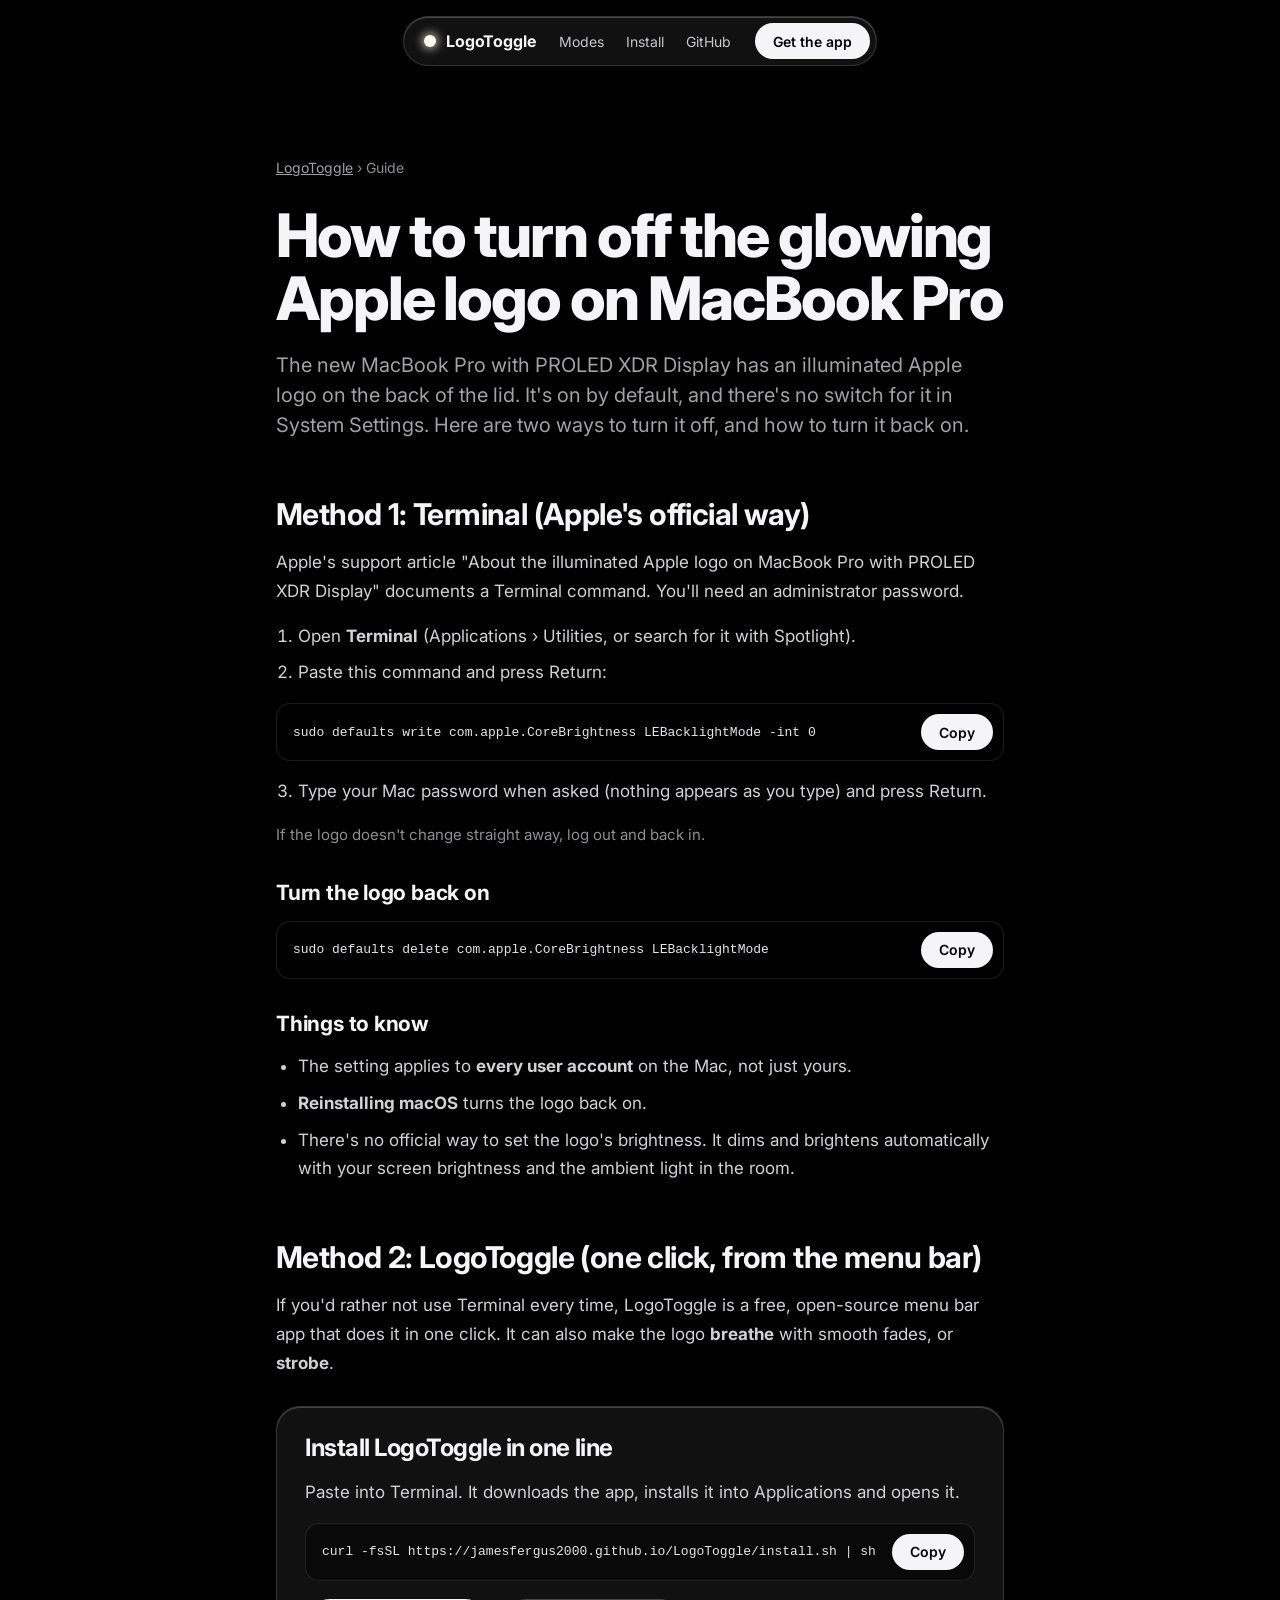
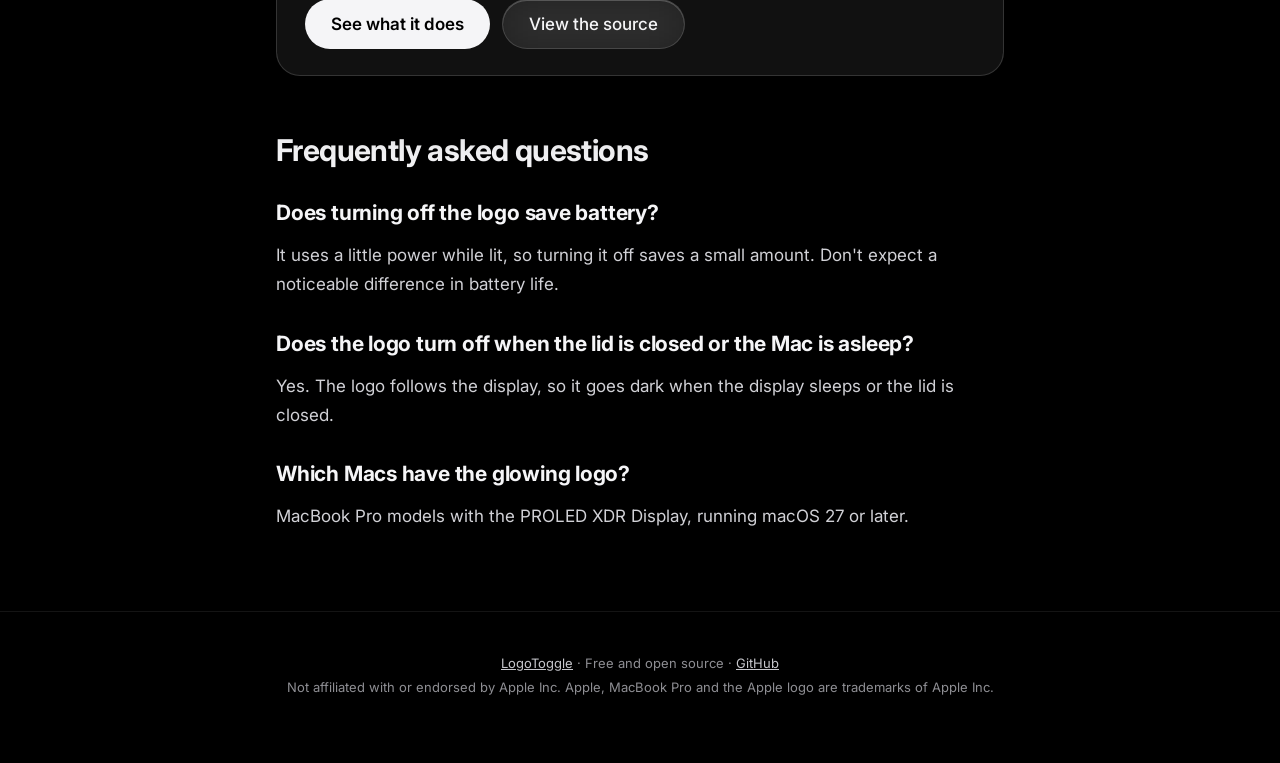
==== docs/turn-off-glowing-apple-logo-macbook-pro/index.html @ 9d5f6dc5 "Site: SEO (meta, Open Graph, JSON-LD, FAQ, guide page, sitemap, robots, icons, 404) Co-Authored-By: " ====
<!doctype html>
<html lang="en">
<head>
  <meta charset="utf-8">
  <meta name="viewport" content="width=device-width, initial-scale=1">
  <title>How to turn off the glowing Apple logo on MacBook Pro (2 ways)</title>
  <meta name="description" content="Step-by-step: turn off, turn back on, or dim the illuminated Apple logo on the new MacBook Pro with PROLED XDR Display, using Apple's Terminal command or a free menu bar app.">
  <link rel="canonical" href="https://jamesfergus2000.github.io/LogoToggle/turn-off-glowing-apple-logo-macbook-pro/">
  <meta name="robots" content="index, follow, max-image-preview:large">
  <meta name="theme-color" content="#000000">
  <meta property="og:type" content="article">
  <meta property="og:site_name" content="LogoToggle">
  <meta property="og:title" content="How to turn off the glowing Apple logo on MacBook Pro">
  <meta property="og:description" content="Two ways to turn off (or back on) the illuminated logo on the new MacBook Pro.">
  <meta property="og:url" content="https://jamesfergus2000.github.io/LogoToggle/turn-off-glowing-apple-logo-macbook-pro/">
  <meta property="og:image" content="https://jamesfergus2000.github.io/LogoToggle/og-image.png">
  <meta name="twitter:card" content="summary_large_image">
  <meta name="twitter:image" content="https://jamesfergus2000.github.io/LogoToggle/og-image.png">
  <link rel="icon" href="../favicon.svg" type="image/svg+xml">
  <link rel="icon" href="../favicon-32.png" type="image/png" sizes="32x32">
  <link rel="apple-touch-icon" href="../apple-touch-icon.png">
  <link rel="preconnect" href="https://fonts.googleapis.com">
  <link rel="preconnect" href="https://fonts.gstatic.com" crossorigin>
  <link href="https://fonts.googleapis.com/css2?family=Inter:wght@400;500;600;700;800&display=swap" rel="stylesheet">
  <link rel="stylesheet" href="../styles.css">
  <script type="application/ld+json">
  {
    "@context": "https://schema.org",
    "@graph": [
      {
        "@type": "HowTo",
        "name": "How to turn off the glowing Apple logo on MacBook Pro",
        "description": "Turn off the illuminated Apple logo on a MacBook Pro with PROLED XDR Display using Terminal.",
        "totalTime": "PT1M",
        "tool": [{ "@type": "HowToTool", "name": "Terminal" }],
        "step": [
          { "@type": "HowToStep", "name": "Open Terminal", "text": "Open Terminal from Applications > Utilities, or search for it with Spotlight." },
          { "@type": "HowToStep", "name": "Run the command", "text": "Type sudo defaults write com.apple.CoreBrightness LEBacklightMode -int 0 and press Return." },
          { "@type": "HowToStep", "name": "Enter your password", "text": "Enter your Mac administrator password when asked. The logo turns off for every user on the Mac." }
        ]
      },
      {
        "@type": "BreadcrumbList",
        "itemListElement": [
          { "@type": "ListItem", "position": 1, "name": "LogoToggle", "item": "https://jamesfergus2000.github.io/LogoToggle/" },
          { "@type": "ListItem", "position": 2, "name": "Turn off the glowing Apple logo", "item": "https://jamesfergus2000.github.io/LogoToggle/turn-off-glowing-apple-logo-macbook-pro/" }
        ]
      }
    ]
  }
  </script>
</head>
<body data-mode="on">
  <header class="nav-wrap">
    <nav class="nav glass" aria-label="Main">
      <a class="brand" href="../"><span class="brand-dot" aria-hidden="true"></span>LogoToggle</a>
      <div class="nav-links">
        <a href="../#modes">Modes</a>
        <a href="../#install">Install</a>
        <a href="https://github.com/JamesFergus2000/LogoToggle">GitHub</a>
      </div>
      <a class="btn btn-light btn-sm" href="../#install">Get the app</a>
    </nav>
  </header>

  <main class="article">
    <p class="crumbs"><a href="../">LogoToggle</a> › Guide</p>
    <h1>How to turn off the glowing Apple logo on MacBook Pro</h1>
    <p class="standfirst">The new MacBook Pro with PROLED XDR Display has an illuminated Apple logo on the back of the lid. It's on by default, and there's no switch for it in System Settings. Here are two ways to turn it off, and how to turn it back on.</p>

    <h2>Method 1: Terminal (Apple's official way)</h2>
    <p>Apple's support article "About the illuminated Apple logo on MacBook Pro with PROLED XDR Display" documents a Terminal command. You'll need an administrator password.</p>
    <ol>
      <li>Open <strong>Terminal</strong> (Applications › Utilities, or search for it with Spotlight).</li>
      <li>Paste this command and press Return:</li>
    </ol>
    <div class="code">
      <code id="cmd-off">sudo defaults write com.apple.CoreBrightness LEBacklightMode -int 0</code>
      <button class="copy" type="button" data-copy="cmd-off">Copy</button>
    </div>
    <ol start="3">
      <li>Type your Mac password when asked (nothing appears as you type) and press Return.</li>
    </ol>
    <p class="note">If the logo doesn't change straight away, log out and back in.</p>

    <h3>Turn the logo back on</h3>
    <div class="code">
      <code id="cmd-on">sudo defaults delete com.apple.CoreBrightness LEBacklightMode</code>
      <button class="copy" type="button" data-copy="cmd-on">Copy</button>
    </div>

    <h3>Things to know</h3>
    <ul>
      <li>The setting applies to <strong>every user account</strong> on the Mac, not just yours.</li>
      <li><strong>Reinstalling macOS</strong> turns the logo back on.</li>
      <li>There's no official way to set the logo's brightness. It dims and brightens automatically with your screen brightness and the ambient light in the room.</li>
    </ul>

    <h2>Method 2: LogoToggle (one click, from the menu bar)</h2>
    <p>If you'd rather not use Terminal every time, LogoToggle is a free, open-source menu bar app that does it in one click. It can also make the logo <strong>breathe</strong> with smooth fades, or <strong>strobe</strong>.</p>
    <div class="callout glass">
      <h2>Install LogoToggle in one line</h2>
      <p>Paste into Terminal. It downloads the app, installs it into Applications and opens it.</p>
      <div class="code">
        <code id="cmd-install">curl -fsSL https://jamesfergus2000.github.io/LogoToggle/install.sh | sh</code>
        <button class="copy" type="button" data-copy="cmd-install">Copy</button>
      </div>
      <div class="cta-row">
        <a class="btn btn-light" href="../">See what it does</a>
        <a class="btn btn-glass" href="https://github.com/JamesFergus2000/LogoToggle">View the source</a>
      </div>
    </div>

    <h2>Frequently asked questions</h2>
    <h3>Does turning off the logo save battery?</h3>
    <p>It uses a little power while lit, so turning it off saves a small amount. Don't expect a noticeable difference in battery life.</p>
    <h3>Does the logo turn off when the lid is closed or the Mac is asleep?</h3>
    <p>Yes. The logo follows the display, so it goes dark when the display sleeps or the lid is closed.</p>
    <h3>Which Macs have the glowing logo?</h3>
    <p>MacBook Pro models with the PROLED XDR Display, running macOS 27 or later.</p>
  </main>

  <footer class="footer">
    <p><a href="../">LogoToggle</a> · Free and open source · <a href="https://github.com/JamesFergus2000/LogoToggle">GitHub</a></p>
    <p>Not affiliated with or endorsed by Apple Inc. Apple, MacBook Pro and the Apple logo are trademarks of Apple Inc.</p>
  </footer>

  <script>
    document.querySelectorAll('.copy').forEach((btn) => {
      btn.addEventListener('click', async () => {
        const text = document.getElementById(btn.dataset.copy).textContent;
        try { await navigator.clipboard.writeText(text); btn.textContent = 'Copied'; }
        catch { btn.textContent = 'Select & copy'; }
        setTimeout(() => (btn.textContent = 'Copy'), 1600);
      });
    });
  </script>
</body>
</html>
---- docs/styles.css ----
:root {
  --bg: #000;
  --text: #f5f5f7;
  --muted: #a1a1a6;
  --faint: #8e8e93;
  --warm: #ffd9a8;
  --blue: #9db7ff;
  --glass-bg: rgba(255, 255, 255, .065);
  --glass-line: rgba(255, 255, 255, .15);
  --glass-hi: rgba(255, 255, 255, .22);
  --breathe: 4s;
}

* { box-sizing: border-box; }
html { scroll-behavior: smooth; }
body {
  margin: 0;
  background: var(--bg);
  color: var(--text);
  font-family: Inter, system-ui, -apple-system, sans-serif;
  -webkit-font-smoothing: antialiased;
  overflow-x: hidden;
}
a { color: var(--text); }
a:hover { color: #fff; }
h1, h2, h3 { letter-spacing: -.035em; margin: 0; }
p { margin: 0; }
svg { display: block; }

.skip { position: absolute; left: -999px; top: 8px; background: #fff; color: #000; padding: 8px 14px; border-radius: 8px; z-index: 100; }
.skip:focus { left: 8px; }
:focus-visible { outline: 2px solid var(--blue); outline-offset: 3px; }

/* ---------- glass ---------- */
.glass {
  background: var(--glass-bg);
  border: 1px solid var(--glass-line);
  box-shadow: inset 0 1px 0 var(--glass-hi), 0 24px 70px rgba(0, 0, 0, .45);
  backdrop-filter: blur(30px) saturate(180%);
  -webkit-backdrop-filter: blur(30px) saturate(180%);
}

/* ---------- buttons ---------- */
.btn { display: inline-flex; align-items: center; gap: 10px; height: 50px; padding: 0 26px; border-radius: 999px; font-size: 17px; font-weight: 600; text-decoration: none; transition: transform .15s ease, background .2s ease; }
.btn:active { transform: scale(.97); }
.btn-light { background: var(--text); color: #000; }
.btn-light:hover { background: #fff; color: #000; }
.btn-glass { background: var(--glass-bg); border: 1px solid var(--glass-line); box-shadow: inset 0 1px 0 var(--glass-hi); backdrop-filter: blur(20px); -webkit-backdrop-filter: blur(20px); font-weight: 500; }
.btn-glass:hover { background: rgba(255, 255, 255, .12); }
.btn-sm { height: 36px; padding: 0 18px; font-size: 14px; }

/* ---------- nav ---------- */
.nav-wrap { position: fixed; top: 16px; left: 0; right: 0; z-index: 50; display: flex; justify-content: center; padding: 0 16px; pointer-events: none; }
.nav { pointer-events: auto; display: flex; align-items: center; gap: 24px; padding: 6px 6px 6px 20px; border-radius: 999px; max-width: 100%; }
.brand { display: inline-flex; align-items: center; gap: 10px; font-weight: 700; font-size: 16px; letter-spacing: -.01em; text-decoration: none; white-space: nowrap; }
.brand-dot { width: 12px; height: 12px; border-radius: 50%; background: #fffaf2; box-shadow: 0 0 10px 2px rgba(255, 244, 228, .7); display: inline-block; }
.nav-links { display: flex; gap: 22px; }
.nav-links a { font-size: 14px; color: #c7c7cc; text-decoration: none; }
.nav-links a:hover { color: #fff; }
@media (max-width: 640px) { .nav-links { display: none; } .nav { gap: 16px; } }

/* ---------- light modes ---------- */
.light { transition: opacity .6s ease; }
body[data-mode="on"] .light { opacity: 1; }
body[data-mode="off"] .light { opacity: .03; }
body[data-mode="breathe"] .light { animation: breathe var(--breathe) ease-in-out infinite; }
body[data-mode="strobe"] .light { animation: strobe .8s steps(1) infinite; }
@keyframes breathe { 0%, 100% { opacity: .08; } 50% { opacity: 1; } }
@keyframes strobe { 0% { opacity: 1; } 50% { opacity: .03; } }

/* ---------- the scroll story ---------- */
.story { position: relative; display: grid; grid-template-columns: minmax(0, 1.15fr) minmax(0, 1fr); max-width: 1320px; margin: 0 auto; padding: 0 32px; gap: 48px; }
.stage-col { position: relative; }
.stage { position: sticky; top: 0; height: 100vh; display: flex; flex-direction: column; align-items: center; justify-content: center; }
.mbp { position: relative; width: 100%; max-width: 680px; height: auto; overflow: visible; filter: drop-shadow(0 40px 60px rgba(0, 0, 0, .7)); }
.floor { position: absolute; left: 50%; top: 50%; width: 120%; max-width: 820px; height: 70%; transform: translate(-50%, -38%); border-radius: 50%; background: radial-gradient(ellipse, rgba(255, 240, 220, .26) 0%, rgba(255, 240, 220, 0) 62%); filter: blur(20px); pointer-events: none; }

.dots { list-style: none; display: flex; gap: 10px; margin: 44px 0 0; padding: 0; }
.dots li { width: 8px; height: 8px; border-radius: 999px; background: rgba(255, 255, 255, .22); transition: width .35s ease, background .35s ease; }
.dots li.on { width: 28px; background: var(--text); }

.steps { position: relative; }
.step { min-height: 100vh; display: flex; flex-direction: column; justify-content: center; padding: 96px 0; }
.step-intro .eyebrow { font-size: 17px; font-weight: 600; color: var(--warm); margin-bottom: 16px; }
.step-intro h1 { font-size: clamp(48px, 6.4vw, 92px); line-height: .98; font-weight: 800; letter-spacing: -.045em; }
.lede { margin-top: 24px; max-width: 480px; font-size: clamp(18px, 1.8vw, 21px); line-height: 1.45; color: var(--muted); }
.cta-row { display: flex; gap: 12px; flex-wrap: wrap; margin-top: 36px; }
.scroll-hint { margin-top: 64px; display: flex; align-items: center; gap: 8px; font-size: 14px; color: var(--faint); }
.scroll-hint svg { animation: nudge 2s ease-in-out infinite; }
@keyframes nudge { 0%, 100% { transform: translateY(0); } 50% { transform: translateY(5px); } }

.card { border-radius: 32px; padding: 28px; max-width: 460px; opacity: .35; transform: translateY(24px) scale(.98); transition: opacity .6s ease, transform .6s cubic-bezier(.2, .7, .2, 1); }
.step.active .card { opacity: 1; transform: none; }
.card h2 { font-size: clamp(34px, 3.6vw, 48px); line-height: 1.03; font-weight: 800; margin-top: 6px; }
.card > p:not(.step-num):not(.warn) { margin-top: 14px; font-size: 17px; line-height: 1.55; color: var(--muted); }
.step-num { margin-top: 26px; font-size: 14px; font-weight: 600; letter-spacing: .02em; color: var(--blue); }

/* glass menu inside each card */
.menu { border-radius: 18px; padding: 6px; background: rgba(0, 0, 0, .28); border: 1px solid rgba(255, 255, 255, .1); box-shadow: inset 0 1px 0 rgba(255, 255, 255, .08); }
.menu-status { padding: 10px 12px 10px; font-size: 13px; color: var(--muted); border-bottom: 1px solid rgba(255, 255, 255, .1); margin-bottom: 4px; }
.mi { font-size: 15px; border-radius: 10px; padding: 0 12px; height: 40px; display: flex; align-items: center; justify-content: space-between; color: #d1d1d6; }
.mi span { color: var(--faint); }
.mi.sel { background: rgba(120, 165, 255, .36); color: #fff; }
.mi.sel span { color: #fff; }
.mi.sub { color: var(--faint); font-size: 13px; padding-left: 24px; }
.speeds { display: flex; gap: 6px; padding: 8px 6px 4px 18px; flex-wrap: wrap; }
.chip { font: inherit; font-size: 13px; font-weight: 500; color: #e5e5ea; background: rgba(255, 255, 255, .08); border: 1px solid rgba(255, 255, 255, .14); border-radius: 999px; padding: 0 14px; height: 32px; cursor: pointer; }
.chip:hover { background: rgba(255, 255, 255, .16); }
.chip[aria-pressed="true"] { background: rgba(255, 255, 255, .92); color: #000; border-color: transparent; }
.warn { margin-top: 16px; display: flex; gap: 10px; align-items: flex-start; font-size: 14px; line-height: 1.5; color: var(--warm); }
.warn svg { flex: none; margin-top: 2px; }

/* phones & small tablets: Mac pinned on top, cards scroll beneath */
@media (max-width: 860px) {
  .story { grid-template-columns: minmax(0, 1fr); padding: 0 16px; gap: 0; }
  .stage-col { position: sticky; top: 0; z-index: 2; height: 46vh; }
  .stage { position: relative; height: 46vh; padding-top: 64px; background: linear-gradient(180deg, #000 70%, rgba(0, 0, 0, 0)); }
  .mbp { max-width: 360px; }
  .dots { margin-top: 18px; }
  .step { min-height: 80vh; padding: 48px 0; }
  .step-intro { min-height: auto; padding-top: 24px; }
  .card { max-width: none; }
}

/* ---------- install ---------- */
.install { position: relative; max-width: 1040px; margin: 0 auto; padding: 120px 16px 96px; text-align: center; }
.install::before { content: ""; position: absolute; left: 50%; top: 60px; width: 760px; height: 420px; transform: translateX(-50%); border-radius: 50%; background: radial-gradient(ellipse, rgba(255, 214, 170, .16), rgba(0, 0, 0, 0) 65%); pointer-events: none; }
.section-title { position: relative; font-size: clamp(40px, 5.6vw, 72px); line-height: 1.03; font-weight: 800; }
.section-sub { position: relative; margin: 20px auto 0; max-width: 600px; font-size: 19px; line-height: 1.5; color: var(--muted); }
.oneliner { position: relative; margin: 40px auto 0; max-width: 760px; display: flex; align-items: center; gap: 12px; border-radius: 22px; padding: 12px 12px 12px 22px; text-align: left; }
.oneliner code { flex: 1; min-width: 0; overflow-x: auto; white-space: nowrap; font: 15px/1.5 ui-monospace, "SF Mono", Menlo, monospace; color: #fff; }
.tiny { position: relative; margin-top: 14px; font-size: 14px; color: var(--faint); }
.install-grid { position: relative; margin-top: 56px; display: grid; grid-template-columns: repeat(2, minmax(0, 1fr)); gap: 16px; text-align: left; }
@media (max-width: 800px) { .install-grid { grid-template-columns: minmax(0, 1fr); } }
.tile { border-radius: 28px; padding: 30px; display: flex; flex-direction: column; gap: 14px; }
.tile h3 { font-size: 24px; font-weight: 700; letter-spacing: -.02em; }
.tile p { font-size: 16px; line-height: 1.5; color: var(--muted); }
.tile ol { margin: 0; padding-left: 20px; font-size: 16px; line-height: 1.65; color: #d1d1d6; }
.tile ol li + li { margin-top: 6px; }
.code { display: flex; align-items: center; gap: 10px; background: rgba(0, 0, 0, .45); border: 1px solid rgba(255, 255, 255, .1); border-radius: 14px; padding: 10px 10px 10px 16px; }
.code code { flex: 1; min-width: 0; overflow-x: auto; white-space: nowrap; font: 13px/1.5 ui-monospace, "SF Mono", Menlo, monospace; color: #e5e5ea; }
.copy { flex: none; font: inherit; font-size: 14px; font-weight: 600; color: #000; background: var(--text); border: 0; border-radius: 999px; height: 36px; padding: 0 18px; cursor: pointer; }
.copy:hover { background: #fff; }

/* ---------- footer ---------- */
.footer { text-align: center; padding: 40px 16px 64px; border-top: 1px solid rgba(255, 255, 255, .08); font-size: 13px; line-height: 1.8; color: var(--faint); }
.footer a { color: #c7c7cc; }

@media (prefers-reduced-motion: reduce) {
  html { scroll-behavior: auto; }
  .light, .scroll-hint svg { animation: none !important; }
  body[data-mode="breathe"] .light, body[data-mode="strobe"] .light { opacity: .8; }
  .card { transition: none; transform: none; }
}

/* ---------- SEO-driven additions ---------- */
.step-intro h1.eyebrow { font-size: 17px; line-height: 1.4; font-weight: 600; letter-spacing: 0; color: var(--warm); margin-bottom: 16px; max-width: 420px; }
.hero-title { font-size: clamp(48px, 6.4vw, 92px); line-height: .98; font-weight: 800; letter-spacing: -.045em; }

.faq { position: relative; max-width: 820px; margin: 0 auto; padding: 40px 16px 96px; }
.faq .section-title { text-align: center; margin-bottom: 40px; }
.faq-list { display: flex; flex-direction: column; gap: 12px; }
.faq details { border-radius: 20px; padding: 0 24px; }
.faq summary { cursor: pointer; list-style: none; font-size: 18px; font-weight: 600; padding: 20px 0; display: flex; justify-content: space-between; gap: 16px; }
.faq summary::-webkit-details-marker { display: none; }
.faq summary::after { content: "+"; font-weight: 400; color: var(--muted); font-size: 22px; line-height: 1; transition: transform .2s; }
.faq details[open] summary::after { transform: rotate(45deg); }
.faq details p { padding-bottom: 22px; font-size: 16px; line-height: 1.6; color: var(--muted); }

/* ---------- article pages ---------- */
.article { max-width: 760px; margin: 0 auto; padding: 140px 16px 80px; }
.article .crumbs { font-size: 14px; color: var(--faint); margin-bottom: 24px; }
.article .crumbs a { color: var(--muted); }
.article h1 { font-size: clamp(38px, 5vw, 60px); line-height: 1.05; font-weight: 800; }
.article .standfirst { margin-top: 20px; font-size: 20px; line-height: 1.5; color: var(--muted); }
.article h2 { margin-top: 56px; font-size: 30px; font-weight: 700; letter-spacing: -.02em; }
.article h3 { margin-top: 32px; font-size: 21px; font-weight: 700; letter-spacing: -.01em; }
.article p, .article li { font-size: 17px; line-height: 1.7; color: #d1d1d6; }
.article p { margin-top: 16px; }
.article ol, .article ul { margin: 16px 0 0; padding-left: 22px; }
.article li + li { margin-top: 8px; }
.article .code { margin-top: 16px; }
.article .callout { margin-top: 28px; border-radius: 24px; padding: 26px 28px; }
.article .callout h2 { margin-top: 0; font-size: 24px; }
.article .callout .cta-row { margin-top: 18px; }
.article .note { font-size: 15px; color: var(--faint); }
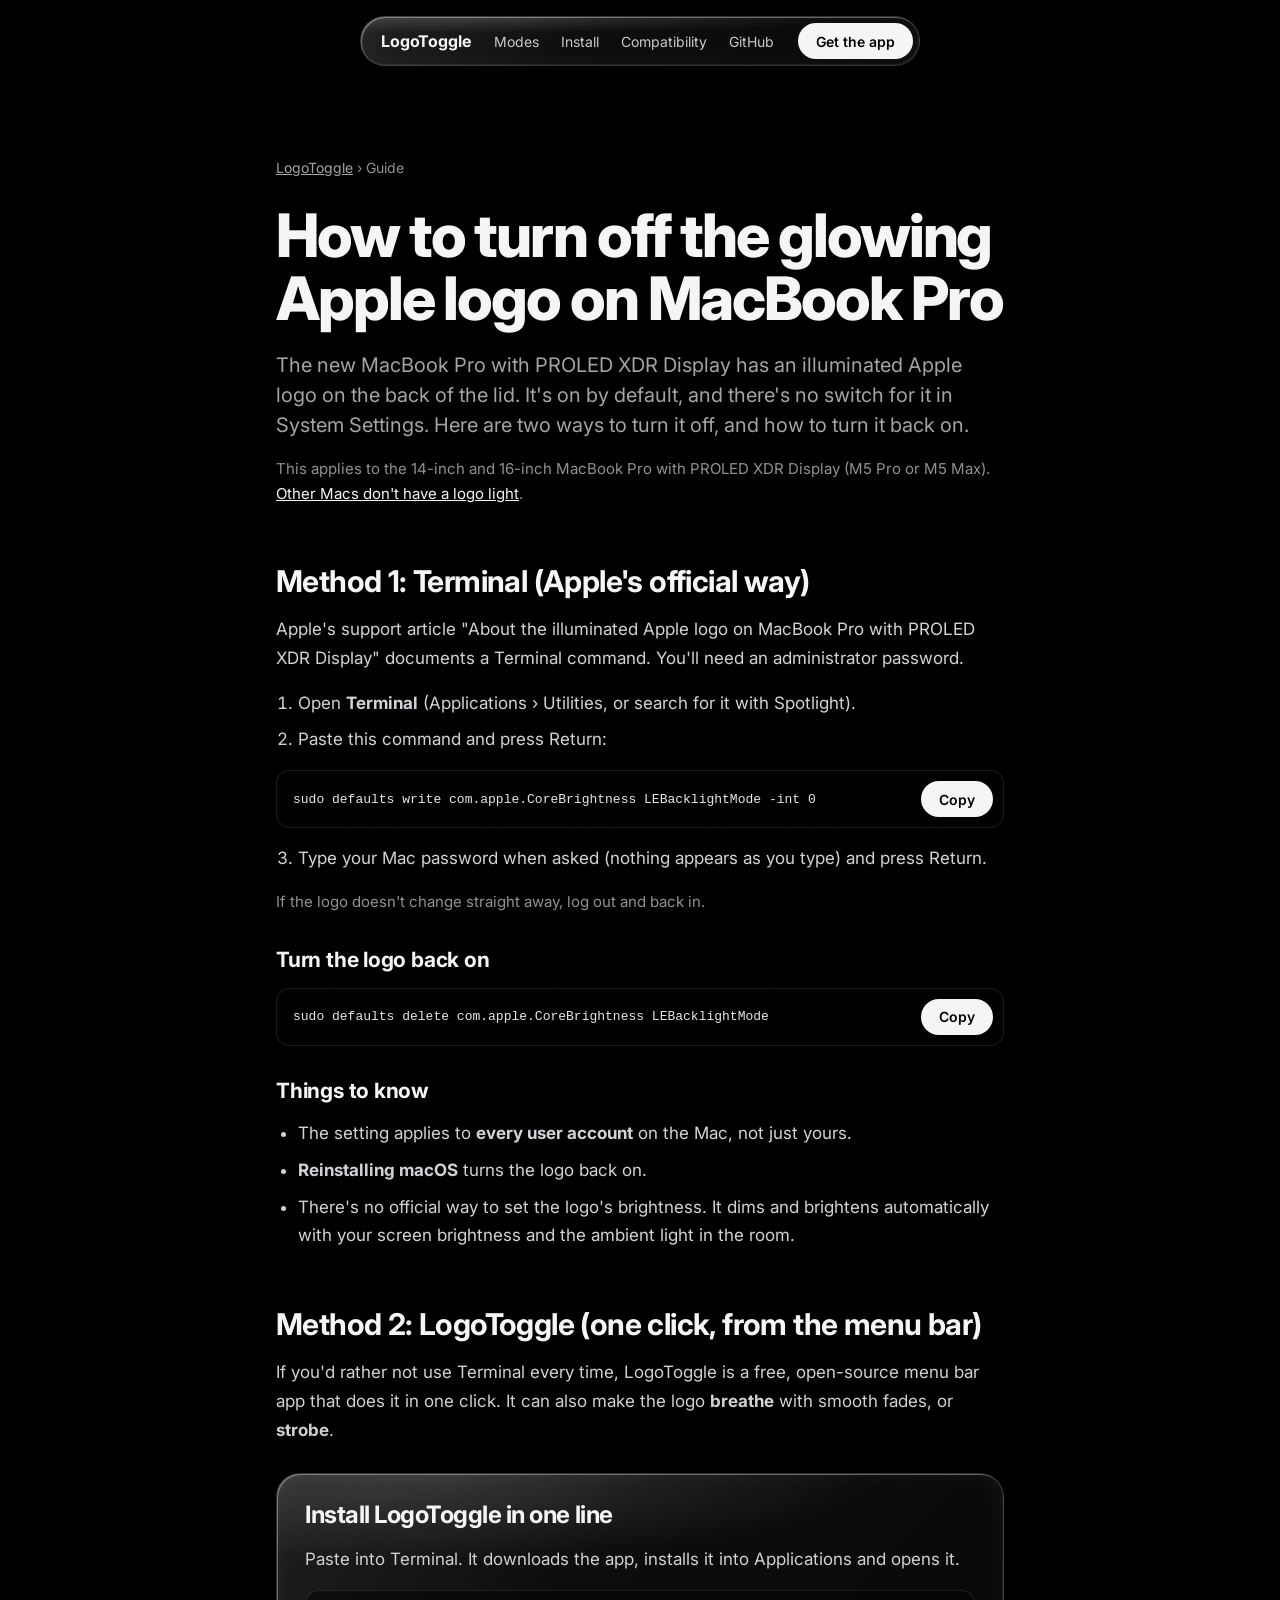
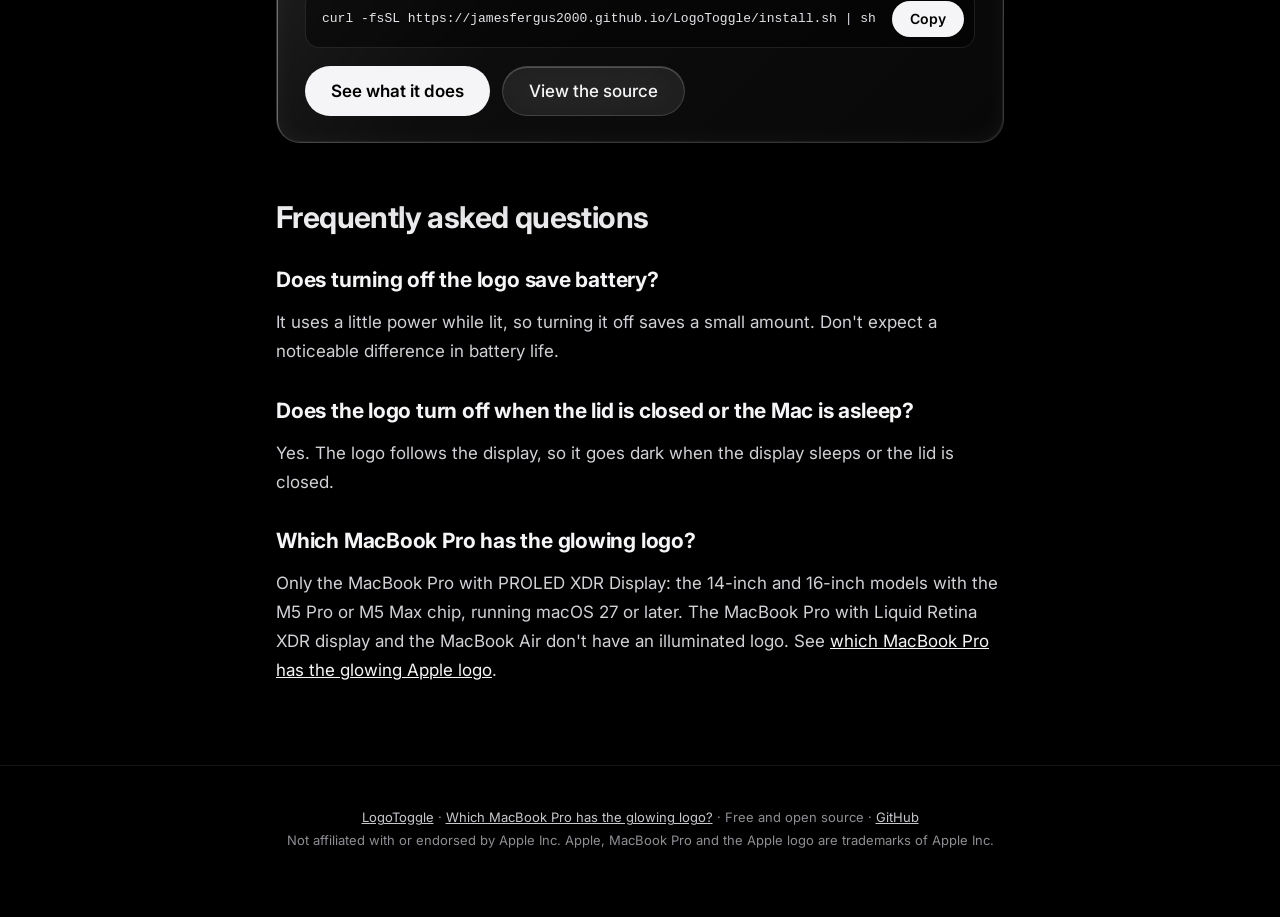
==== commit db3ff89b: "Site: name the compatible MacBook Pro (PROLED XDR, 14/16-inch, M5 Pro/Max), compatibility section an" ====
--- a/docs/turn-off-glowing-apple-logo-macbook-pro/index.html
+++ b/docs/turn-off-glowing-apple-logo-macbook-pro/index.html
@@ -4,17 +4,26 @@
   <meta charset="utf-8">
   <meta name="viewport" content="width=device-width, initial-scale=1">
   <title>How to turn off the glowing Apple logo on MacBook Pro (2 ways)</title>
-  <meta name="description" content="Step-by-step: turn off, turn back on, or dim the illuminated Apple logo on the new MacBook Pro with PROLED XDR Display, using Apple's Terminal command or a free menu bar app.">
+  <meta name="description" content="Turn the illuminated Apple logo off or back on, on the 14 or 16-inch MacBook Pro with PROLED XDR Display, with Apple's Terminal command or a free app.">
   <link rel="canonical" href="https://jamesfergus2000.github.io/LogoToggle/turn-off-glowing-apple-logo-macbook-pro/">
   <meta name="robots" content="index, follow, max-image-preview:large">
   <meta name="theme-color" content="#000000">
+  <meta name="author" content="James Fergus">
   <meta property="og:type" content="article">
   <meta property="og:site_name" content="LogoToggle">
+  <meta property="og:locale" content="en_GB">
+  <meta property="article:published_time" content="2026-11-11">
+  <meta property="article:modified_time" content="2026-11-12">
   <meta property="og:title" content="How to turn off the glowing Apple logo on MacBook Pro">
   <meta property="og:description" content="Two ways to turn off (or back on) the illuminated logo on the new MacBook Pro.">
   <meta property="og:url" content="https://jamesfergus2000.github.io/LogoToggle/turn-off-glowing-apple-logo-macbook-pro/">
   <meta property="og:image" content="https://jamesfergus2000.github.io/LogoToggle/og-image.png">
+  <meta property="og:image:width" content="1200">
+  <meta property="og:image:height" content="630">
+  <meta property="og:image:alt" content="LogoToggle: control the glowing logo on MacBook Pro">
   <meta name="twitter:card" content="summary_large_image">
+  <meta name="twitter:title" content="How to turn off the glowing Apple logo on MacBook Pro">
+  <meta name="twitter:description" content="Two ways to turn off (or back on) the illuminated logo on the MacBook Pro with PROLED XDR Display.">
   <meta name="twitter:image" content="https://jamesfergus2000.github.io/LogoToggle/og-image.png">
   <link rel="icon" href="../favicon.svg" type="image/svg+xml">
   <link rel="icon" href="../favicon-32.png" type="image/png" sizes="32x32">
@@ -40,6 +49,28 @@
         ]
       },
       {
+        "@type": "Article",
+        "headline": "How to turn off the glowing Apple logo on MacBook Pro",
+        "description": "Two ways to turn the illuminated Apple logo off or back on, on the MacBook Pro with PROLED XDR Display.",
+        "image": "https://jamesfergus2000.github.io/LogoToggle/og-image.png",
+        "datePublished": "2026-11-11",
+        "dateModified": "2026-11-12",
+        "inLanguage": "en-GB",
+        "author": { "@type": "Person", "name": "James Fergus", "url": "https://github.com/JamesFergus2000" },
+        "mainEntityOfPage": "https://jamesfergus2000.github.io/LogoToggle/turn-off-glowing-apple-logo-macbook-pro/"
+      },
+      {
+        "@type": "FAQPage",
+        "mainEntity": [
+          { "@type": "Question", "name": "Does turning off the logo save battery?",
+            "acceptedAnswer": { "@type": "Answer", "text": "It uses a little power while lit, so turning it off saves a small amount. Don't expect a noticeable difference in battery life." } },
+          { "@type": "Question", "name": "Does the logo turn off when the lid is closed or the Mac is asleep?",
+            "acceptedAnswer": { "@type": "Answer", "text": "Yes. The logo follows the display, so it goes dark when the display sleeps or the lid is closed." } },
+          { "@type": "Question", "name": "Which MacBook Pro has the glowing logo?",
+            "acceptedAnswer": { "@type": "Answer", "text": "Only the MacBook Pro with PROLED XDR Display: the 14-inch and 16-inch models with the M5 Pro or M5 Max chip, running macOS 27 or later. The MacBook Pro with Liquid Retina XDR display and the MacBook Air don't have an illuminated logo." } }
+        ]
+      },
+      {
         "@type": "BreadcrumbList",
         "itemListElement": [
           { "@type": "ListItem", "position": 1, "name": "LogoToggle", "item": "https://jamesfergus2000.github.io/LogoToggle/" },
@@ -57,6 +88,7 @@
       <div class="nav-links">
         <a href="../#modes">Modes</a>
         <a href="../#install">Install</a>
+        <a href="../#compatibility">Compatibility</a>
         <a href="https://github.com/JamesFergus2000/LogoToggle">GitHub</a>
       </div>
       <a class="btn btn-light btn-sm" href="../#install">Get the app</a>
@@ -67,6 +99,7 @@
     <p class="crumbs"><a href="../">LogoToggle</a> › Guide</p>
     <h1>How to turn off the glowing Apple logo on MacBook Pro</h1>
     <p class="standfirst">The new MacBook Pro with PROLED XDR Display has an illuminated Apple logo on the back of the lid. It's on by default, and there's no switch for it in System Settings. Here are two ways to turn it off, and how to turn it back on.</p>
+    <p class="note">This applies to the 14-inch and 16-inch MacBook Pro with PROLED XDR Display (M5 Pro or M5 Max). <a href="../which-macbook-pro-has-glowing-apple-logo/">Other Macs don't have a logo light</a>.</p>
 
     <h2>Method 1: Terminal (Apple's official way)</h2>
     <p>Apple's support article "About the illuminated Apple logo on MacBook Pro with PROLED XDR Display" documents a Terminal command. You'll need an administrator password.</p>
@@ -116,12 +149,12 @@
     <p>It uses a little power while lit, so turning it off saves a small amount. Don't expect a noticeable difference in battery life.</p>
     <h3>Does the logo turn off when the lid is closed or the Mac is asleep?</h3>
     <p>Yes. The logo follows the display, so it goes dark when the display sleeps or the lid is closed.</p>
-    <h3>Which Macs have the glowing logo?</h3>
-    <p>MacBook Pro models with the PROLED XDR Display, running macOS 27 or later.</p>
+    <h3>Which MacBook Pro has the glowing logo?</h3>
+    <p>Only the MacBook Pro with PROLED XDR Display: the 14-inch and 16-inch models with the M5 Pro or M5 Max chip, running macOS 27 or later. The MacBook Pro with Liquid Retina XDR display and the MacBook Air don't have an illuminated logo. See <a href="../which-macbook-pro-has-glowing-apple-logo/">which MacBook Pro has the glowing Apple logo</a>.</p>
   </main>
 
   <footer class="footer">
-    <p><a href="../">LogoToggle</a> · Free and open source · <a href="https://github.com/JamesFergus2000/LogoToggle">GitHub</a></p>
+    <p><a href="../">LogoToggle</a> · <a href="../which-macbook-pro-has-glowing-apple-logo/">Which MacBook Pro has the glowing logo?</a> · Free and open source · <a href="https://github.com/JamesFergus2000/LogoToggle">GitHub</a></p>
     <p>Not affiliated with or endorsed by Apple Inc. Apple, MacBook Pro and the Apple logo are trademarks of Apple Inc.</p>
   </footer>
 
--- a/docs/styles.css
+++ b/docs/styles.css
@@ -184,3 +184,236 @@
 .article .callout h2 { margin-top: 0; font-size: 24px; }
 .article .callout .cta-row { margin-top: 18px; }
 .article .note { font-size: 15px; color: var(--faint); }
+
+/* ---------- 3D MacBook ---------- */
+.mbp3d { position: absolute; inset: 0; width: 100%; height: 100%; display: block; }
+.stage.has-3d .mbp, .stage.has-3d .floor { display: none; }
+.stage.has-3d .dots { position: absolute; bottom: 48px; left: 50%; transform: translateX(-50%); margin: 0; z-index: 1; }
+@media (max-width: 860px) { .stage.has-3d .dots { bottom: 12px; } }
+
+/* =========================================================
+   Full-screen 3D backdrop + liquid-glass UI floating on top
+   ========================================================= */
+.story { display: block; max-width: none; padding: 0; }
+.stage-col { position: fixed; inset: 0; z-index: 0; height: auto; }
+.stage { position: absolute; inset: 0; height: 100%; padding: 0; background: none; }
+.stage .mbp { max-width: 720px; }
+.stage.has-3d .dots { bottom: 32px; }
+
+.steps { position: relative; z-index: 1; max-width: 1360px; margin: 0 auto; padding: 0 40px; display: flex; flex-direction: column; align-items: flex-end; }
+.step { width: min(480px, 100%); }
+main > section:not(.story), .footer { position: relative; z-index: 1; }
+
+/* liquid glass: deep blur + colour lift, a lit edge, an inner sheen */
+.glass, .liquid {
+  position: relative;
+  background: linear-gradient(135deg, rgba(255, 255, 255, .13) 0%, rgba(255, 255, 255, .05) 40%, rgba(255, 255, 255, .03) 100%);
+  border: 1px solid rgba(255, 255, 255, .16);
+  box-shadow:
+    inset 1px 1px 0 rgba(255, 255, 255, .35),
+    inset -1px -1px 0 rgba(255, 255, 255, .06),
+    inset 0 0 24px rgba(255, 255, 255, .05),
+    0 30px 80px rgba(0, 0, 0, .45);
+  backdrop-filter: blur(26px) saturate(190%) brightness(1.08);
+  -webkit-backdrop-filter: blur(26px) saturate(190%) brightness(1.08);
+}
+.glass::before, .liquid::before {
+  content: ""; position: absolute; inset: 0; border-radius: inherit; pointer-events: none;
+  background: radial-gradient(120% 60% at 20% 0%, rgba(255, 255, 255, .14), rgba(255, 255, 255, 0) 55%);
+}
+.card-intro { max-width: 520px; padding: 36px; }
+.card-intro .hero-title { font-size: clamp(44px, 5.2vw, 76px); }
+.card-intro .scroll-hint { margin-top: 36px; }
+.step .card { opacity: .55; }
+.step.active .card { opacity: 1; }
+.menu { background: rgba(0, 0, 0, .22); }
+
+/* install + FAQ become floating glass panels over the Mac */
+.install.liquid, .faq.liquid { max-width: 1040px; margin: 120px auto 0; border-radius: 40px; padding: 72px 40px; }
+.faq.liquid { max-width: 860px; margin-top: 40px; margin-bottom: 80px; }
+.install::before { background: radial-gradient(120% 60% at 20% 0%, rgba(255, 255, 255, .12), rgba(255, 255, 255, 0) 55%); width: auto; height: auto; left: 0; top: 0; transform: none; border-radius: inherit; }
+.install .tile, .install .oneliner { background: rgba(0, 0, 0, .25); }
+.footer { background: rgba(0, 0, 0, .55); backdrop-filter: blur(20px); -webkit-backdrop-filter: blur(20px); }
+
+@media (max-width: 860px) {
+  .steps { padding: 0 16px; align-items: stretch; }
+  .step { width: 100%; justify-content: flex-end; min-height: 100vh; padding: 0 0 48px; }
+  .step-intro { min-height: 100vh; padding-top: 0; }
+  .card-intro { padding: 24px; }
+  .stage-col { height: auto; }
+  .stage { padding-top: 0; }
+  .stage.has-3d .dots { top: 76px; bottom: auto; }
+  .install.liquid, .faq.liquid { margin-left: 12px; margin-right: 12px; padding: 48px 20px; border-radius: 28px; }
+}
+
+/* ---------- intro card: hierarchy fix ---------- */
+.step .card.card-intro { max-width: 560px; padding: 40px 40px 36px; }
+.step .card.card-intro > h1.eyebrow {
+  display: inline-flex; align-items: center; gap: 10px;
+  margin: 0 0 22px; padding: 7px 14px 7px 12px; max-width: 100%;
+  font-size: 13px; line-height: 1.3; font-weight: 600; letter-spacing: .01em; color: var(--warm);
+  background: rgba(255, 214, 170, .08); border: 1px solid rgba(255, 214, 170, .22); border-radius: 999px;
+}
+.step .card.card-intro > h1.eyebrow::before {
+  content: ""; flex: none; width: 7px; height: 7px; border-radius: 50%;
+  background: #fffaf2; box-shadow: 0 0 8px 2px rgba(255, 236, 210, .8);
+}
+.step .card.card-intro > p.hero-title {
+  margin: 0; font-size: clamp(46px, 5.4vw, 78px); line-height: .98; font-weight: 800;
+  letter-spacing: -.045em; color: var(--text);
+}
+.step .card.card-intro > p.lede { margin-top: 20px; max-width: 460px; font-size: 18px; line-height: 1.5; color: var(--muted); }
+.step .card.card-intro .cta-row { margin-top: 30px; }
+.step .card.card-intro .scroll-hint { margin-top: 28px; }
+@media (max-width: 860px) {
+  .step .card.card-intro { padding: 26px 24px 24px; }
+  .step .card.card-intro > p.lede { font-size: 16px; }
+}
+
+/* =========================================================
+   One morphing liquid-glass panel (replaces the card stack)
+   ========================================================= */
+.steps { display: block; max-width: none; padding: 0; pointer-events: none; }
+.steps .step { min-height: 0; height: 100vh; padding: 0; width: auto; }
+.steps .step:first-child { height: 110vh; }
+
+.panel {
+  --spring: cubic-bezier(.22, 1.2, .36, 1);
+  position: fixed; z-index: 10; top: 50%;
+  right: max(40px, calc((100vw - 1360px) / 2 + 40px));
+  width: 440px; max-width: calc(100vw - 32px);
+  transform: translateY(-50%);
+  border-radius: 34px; padding: 32px;
+  transition: opacity .5s ease, transform .6s var(--spring), filter .5s ease;
+}
+body[data-section="install"] .panel { opacity: 0; transform: translateY(-46%) scale(.96); filter: blur(8px); pointer-events: none; }
+
+/* copy: stacked, active one fades + un-blurs in; container height animates */
+.panel-copy { position: relative; transition: height .55s var(--spring); }
+.pc { position: absolute; top: 0; left: 0; right: 0; opacity: 0; transform: translateY(14px); filter: blur(8px); pointer-events: none;
+      transition: opacity .45s ease, transform .55s var(--spring), filter .45s ease; }
+.pc.on { opacity: 1; transform: none; filter: none; pointer-events: auto; transition-delay: .08s; }
+.eyebrow-pill {
+  display: inline-flex; align-items: center; gap: 10px; margin: 0 0 20px; padding: 7px 14px 7px 12px;
+  font-size: 13px; line-height: 1.3; font-weight: 600; letter-spacing: .01em; color: var(--warm);
+  background: rgba(255, 214, 170, .08); border: 1px solid rgba(255, 214, 170, .22); border-radius: 999px;
+}
+.eyebrow-pill::before { content: ""; flex: none; width: 7px; height: 7px; border-radius: 50%; background: #fffaf2; box-shadow: 0 0 8px 2px rgba(255, 236, 210, .8); }
+.panel .hero-title { margin: 0; font-size: clamp(44px, 4.6vw, 68px); line-height: .98; font-weight: 800; letter-spacing: -.045em; color: var(--text); }
+.panel h2 { margin: 6px 0 0; font-size: clamp(32px, 3.2vw, 44px); line-height: 1.04; font-weight: 800; letter-spacing: -.035em; }
+.pc-num { font-size: 13px; font-weight: 600; letter-spacing: .04em; text-transform: uppercase; color: var(--blue); }
+.pc-body { margin-top: 14px; font-size: 16.5px; line-height: 1.55; color: var(--muted); }
+.panel .cta-row { margin-top: 26px; }
+
+/* menu: collapsed in the intro, springs open once you scroll */
+.panel-menu { display: grid; grid-template-rows: 0fr; opacity: 0; margin-top: 0; transition: grid-template-rows .6s var(--spring), opacity .4s ease, margin-top .6s var(--spring); }
+.panel.menu-open .panel-menu { grid-template-rows: 1fr; opacity: 1; margin-top: 26px; }
+.panel-menu-inner { overflow: hidden; min-height: 0; border-radius: 20px; background: rgba(0, 0, 0, .26); border: 1px solid rgba(255, 255, 255, .1); box-shadow: inset 0 1px 0 rgba(255, 255, 255, .08); }
+.menu-status { display: flex; align-items: center; gap: 9px; padding: 12px 16px; font-size: 13px; color: var(--muted); border-bottom: 1px solid rgba(255, 255, 255, .08); }
+#status-text { transition: opacity .16s ease, transform .16s ease; }
+#status-text.swap { opacity: 0; transform: translateY(-4px); }
+.status-dot { width: 8px; height: 8px; border-radius: 50%; background: #fffaf2; box-shadow: 0 0 8px 2px rgba(255, 236, 210, .7); transition: opacity .4s; }
+body[data-mode="off"] .status-dot { opacity: .15; box-shadow: none; }
+body[data-mode="breathe"] .status-dot { animation: breathe var(--breathe) ease-in-out infinite; }
+body[data-mode="strobe"] .status-dot { animation: strobe .8s steps(1) infinite; }
+
+.rows { position: relative; padding: 6px; }
+.sel-pill { position: absolute; left: 6px; right: 6px; top: 0; height: 40px; border-radius: 12px; opacity: 0;
+            background: linear-gradient(180deg, rgba(130, 170, 255, .5), rgba(100, 145, 255, .38));
+            box-shadow: inset 0 1px 0 rgba(255, 255, 255, .3), 0 6px 18px rgba(80, 120, 255, .25);
+            transition: transform .55s var(--spring), height .55s var(--spring), opacity .3s ease; }
+.row { position: relative; z-index: 1; width: 100%; height: 42px; padding: 0 12px; display: flex; align-items: center; justify-content: space-between;
+       font: inherit; font-size: 15px; color: #d1d1d6; background: transparent; border: 0; border-radius: 12px; cursor: pointer; text-align: left; transition: color .3s; }
+.row:hover { color: #fff; }
+.row.sel { color: #fff; }
+.row span { color: var(--faint); transition: color .3s; }
+.row.sel span { color: #fff; }
+
+.reveal-wrap { display: grid; grid-template-rows: 0fr; opacity: 0; transition: grid-template-rows .5s var(--spring), opacity .35s ease; }
+.reveal-wrap.open { grid-template-rows: 1fr; opacity: 1; }
+.reveal-inner { overflow: hidden; min-height: 0; }
+.panel .speeds { display: flex; gap: 6px; padding: 6px 6px 8px 18px; flex-wrap: wrap; }
+.panel .warn { margin: 0; padding: 6px 12px 10px 18px; display: flex; gap: 9px; font-size: 13px; line-height: 1.45; color: var(--warm); }
+.panel .warn svg { flex: none; margin-top: 2px; }
+
+.panel-foot { display: flex; align-items: center; gap: 14px; margin-top: 22px; }
+.progress { display: flex; gap: 6px; flex: 1; }
+.progress i { flex: 1; height: 3px; border-radius: 3px; background: rgba(255, 255, 255, .14); position: relative; overflow: hidden; }
+.progress i::after { content: ""; position: absolute; inset: 0; background: var(--text); transform: scaleX(0); transform-origin: left; transition: transform .6s var(--spring); }
+.progress i.on::after { transform: scaleX(1); }
+.panel-hint { font-size: 12.5px; color: var(--faint); white-space: nowrap; font-variant-numeric: tabular-nums; }
+
+/* phones: the panel becomes a floating bottom sheet, Mac framed above it */
+@media (max-width: 860px) {
+  .panel { top: auto; bottom: 12px; left: 12px; right: 12px; width: auto; max-width: none; transform: none; padding: 22px; border-radius: 28px; }
+  body[data-section="install"] .panel { transform: translateY(30px) scale(.97); }
+  .panel .hero-title { font-size: 40px; }
+  .panel h2 { font-size: 30px; }
+  .pc-body { font-size: 15px; }
+  .panel.menu-open .panel-menu { margin-top: 16px; }
+  .row { height: 38px; }
+  .menu-status { padding: 10px 14px; }
+}
+
+@media (prefers-reduced-motion: reduce) {
+  .panel, .pc, .panel-copy, .panel-menu, .reveal-wrap, .sel-pill, .progress i::after, #status-text { transition: none !important; }
+  .status-dot { animation: none !important; }
+}
+
+/* pill label: always one line */
+.eyebrow-pill { white-space: nowrap; max-width: 100%; overflow: hidden; text-overflow: ellipsis; }
+@media (max-width: 400px) { .eyebrow-pill { font-size: 12px; padding: 6px 12px 6px 10px; } }
+
+/* simpler: no glowing dots on the label or the wordmark */
+.eyebrow-pill { padding: 7px 14px; }
+.eyebrow-pill::before { content: none; }
+.brand { gap: 0; }
+.brand .brand-dot { display: none; }
+
+/* panel leaves with the end of the story (no overlap with install) */
+.panel { --lift: 0px; transform: translateY(calc(-50% - var(--lift))); transition: opacity .5s ease, filter .5s ease; }
+body[data-section="install"] .panel { opacity: 1; filter: none; transform: translateY(calc(-50% - var(--lift))); pointer-events: auto; }
+@media (max-width: 860px) {
+  .panel, body[data-section="install"] .panel { transform: translateY(calc(-1 * var(--lift))); }
+}
+.install.liquid { margin-top: 160px; }
+
+/* native macOS menu look: system font, flat accent-blue highlight */
+.panel-menu-inner, .panel-menu-inner button { font-family: -apple-system, BlinkMacSystemFont, "SF Pro Text", Inter, system-ui, sans-serif; }
+.rows { padding: 5px; }
+.sel-pill { left: 5px; right: 5px; border-radius: 7px; background: #0a84ff; box-shadow: none; }
+.row { height: 34px; padding: 0 11px; border-radius: 7px; font-size: 14px; letter-spacing: 0; color: #e5e5ea; }
+.row span { color: #8e8e93; font-size: 15px; }
+.row.sel, .row.sel span { color: #fff; }
+.menu-status { font-size: 12.5px; padding: 10px 16px; }
+@media (max-width: 860px) { .row { height: 32px; } }
+.menu-status { gap: 0; }
+
+/* concentric corners: inner radius = outer radius - inset (13 - 5 = 8) */
+.panel-menu-inner { border-radius: 13px; }
+.rows { padding: 5px; }
+.sel-pill { left: 5px; right: 5px; border-radius: 8px; }
+.row { border-radius: 8px; }
+
+/* ---------- film grain over the whole page ---------- */
+body::after {
+  content: ""; position: fixed; inset: -50%; z-index: 100; pointer-events: none;
+  background-image: url("data:image/svg+xml,%3Csvg xmlns='http://www.w3.org/2000/svg' width='220' height='220'%3E%3Cfilter id='n'%3E%3CfeTurbulence type='fractalNoise' baseFrequency='0.85' numOctaves='3' stitchTiles='stitch'/%3E%3CfeColorMatrix values='0 0 0 0 1  0 0 0 0 1  0 0 0 0 1  0 0 0 1.1 -0.25'/%3E%3C/filter%3E%3Crect width='100%25' height='100%25' filter='url(%23n)'/%3E%3C/svg%3E");
+  background-size: 220px 220px;
+  opacity: .07;
+  mix-blend-mode: overlay;
+}
+@media (min-resolution: 2dppx) { body::after { background-size: 160px 160px; opacity: .085; } }
+
+/* ---------- compatibility ---------- */
+.compat.liquid { max-width: 1040px; margin: 40px auto 0; border-radius: 40px; padding: 72px 40px; text-align: center; }
+.compat .section-title { font-size: clamp(32px, 4.4vw, 56px); max-width: 820px; margin: 0 auto; }
+.compat .tile { background: rgba(0, 0, 0, .25); }
+.tile ul { margin: 0; padding-left: 20px; font-size: 16px; line-height: 1.65; color: #d1d1d6; }
+.tile ul li + li { margin-top: 6px; }
+.tiny a, .section-sub a { color: #c7c7cc; }
+@media (max-width: 860px) { .compat.liquid { margin-left: 12px; margin-right: 12px; padding: 48px 20px; border-radius: 28px; } }
+.article table { width: 100%; margin-top: 20px; border-collapse: collapse; font-size: 16px; line-height: 1.5; color: #d1d1d6; }
+.article th, .article td { text-align: left; padding: 12px 14px; border-bottom: 1px solid rgba(255, 255, 255, .1); vertical-align: top; }
+.article th { color: var(--text); font-weight: 600; }
+.article .table-wrap { overflow-x: auto; }
